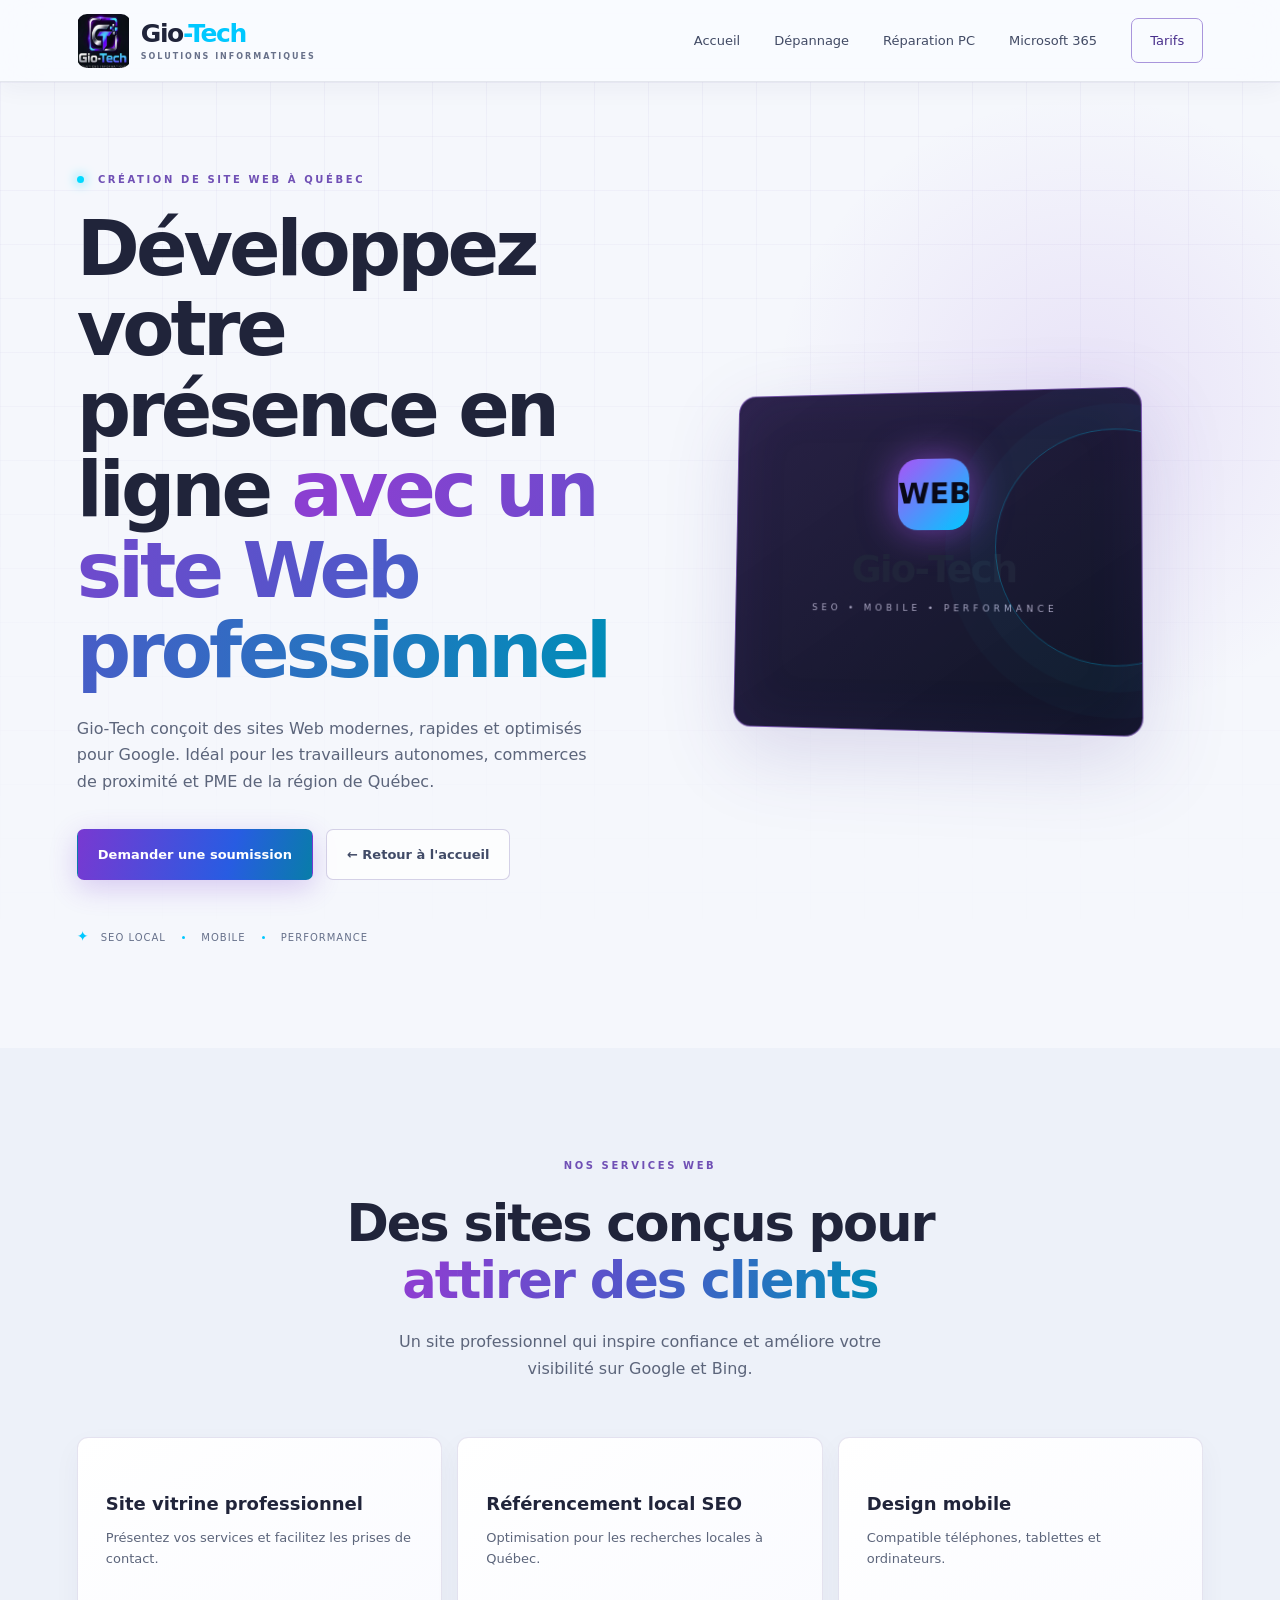
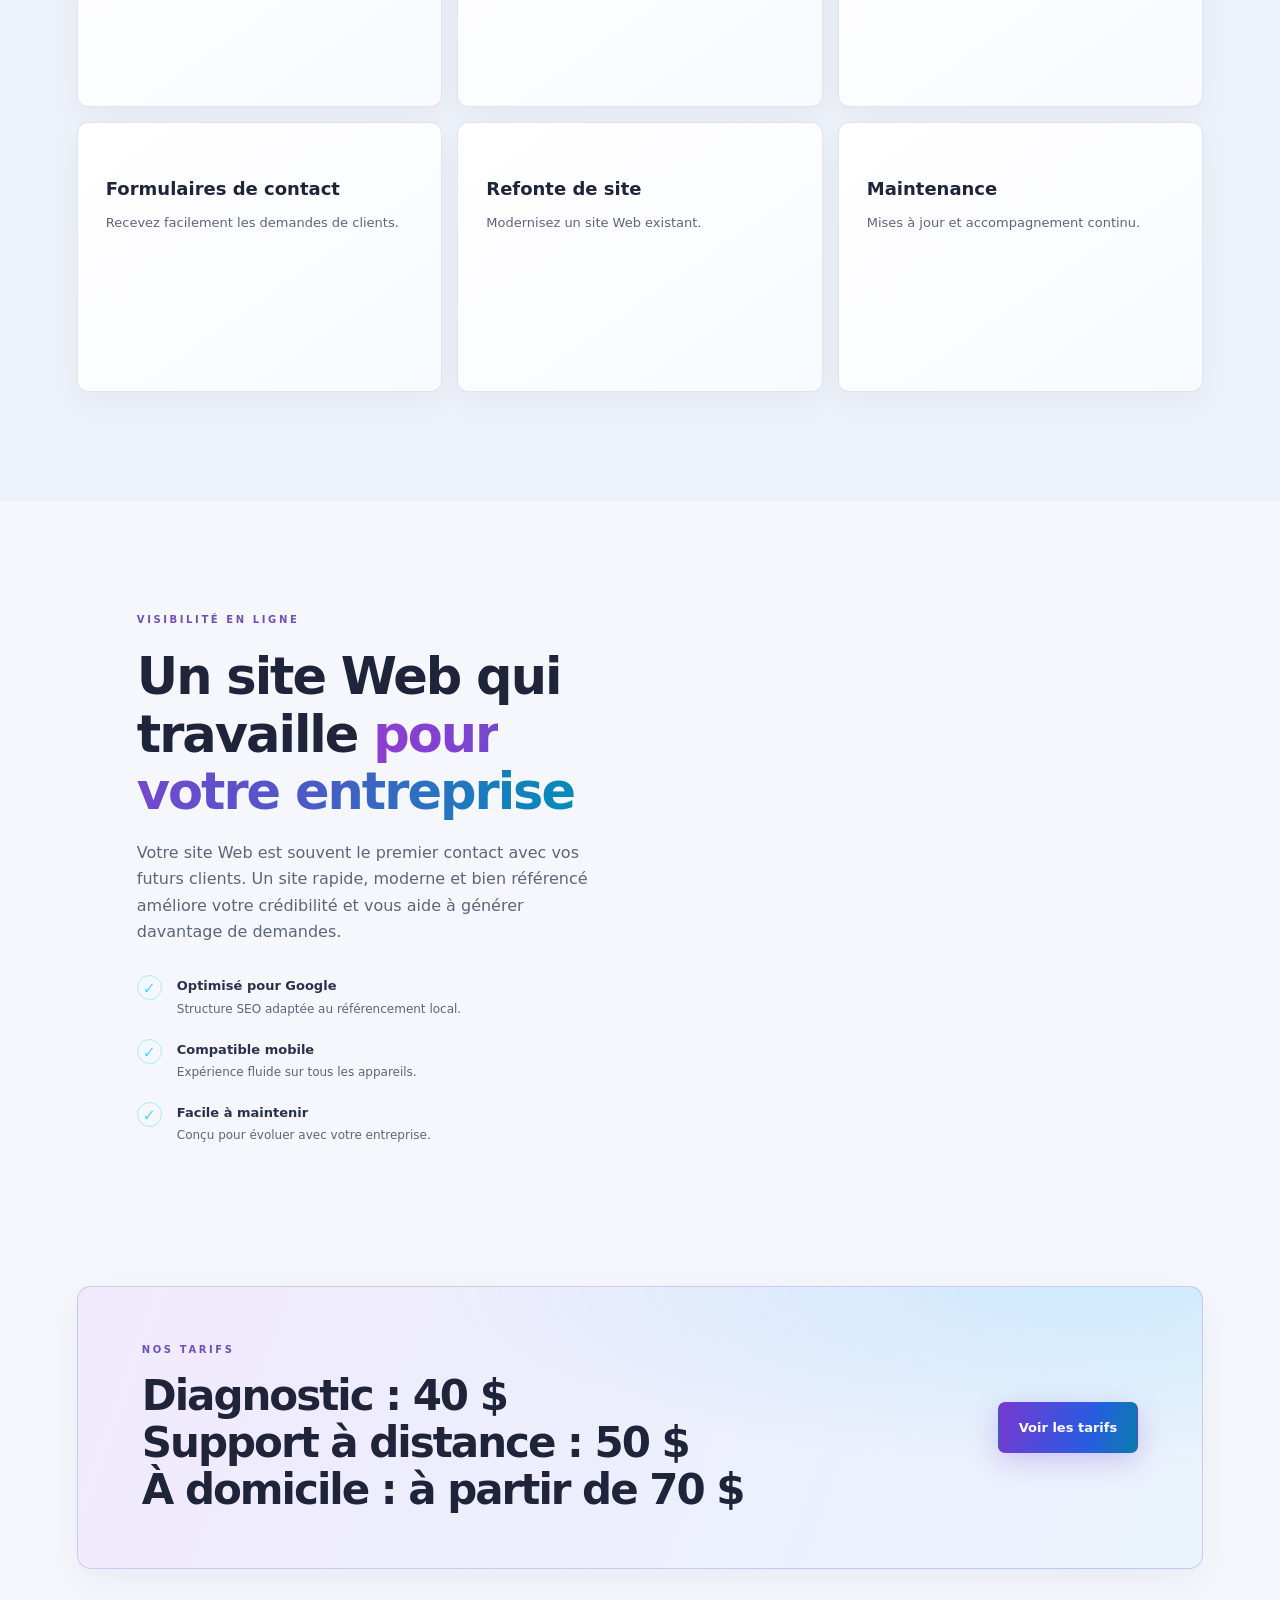
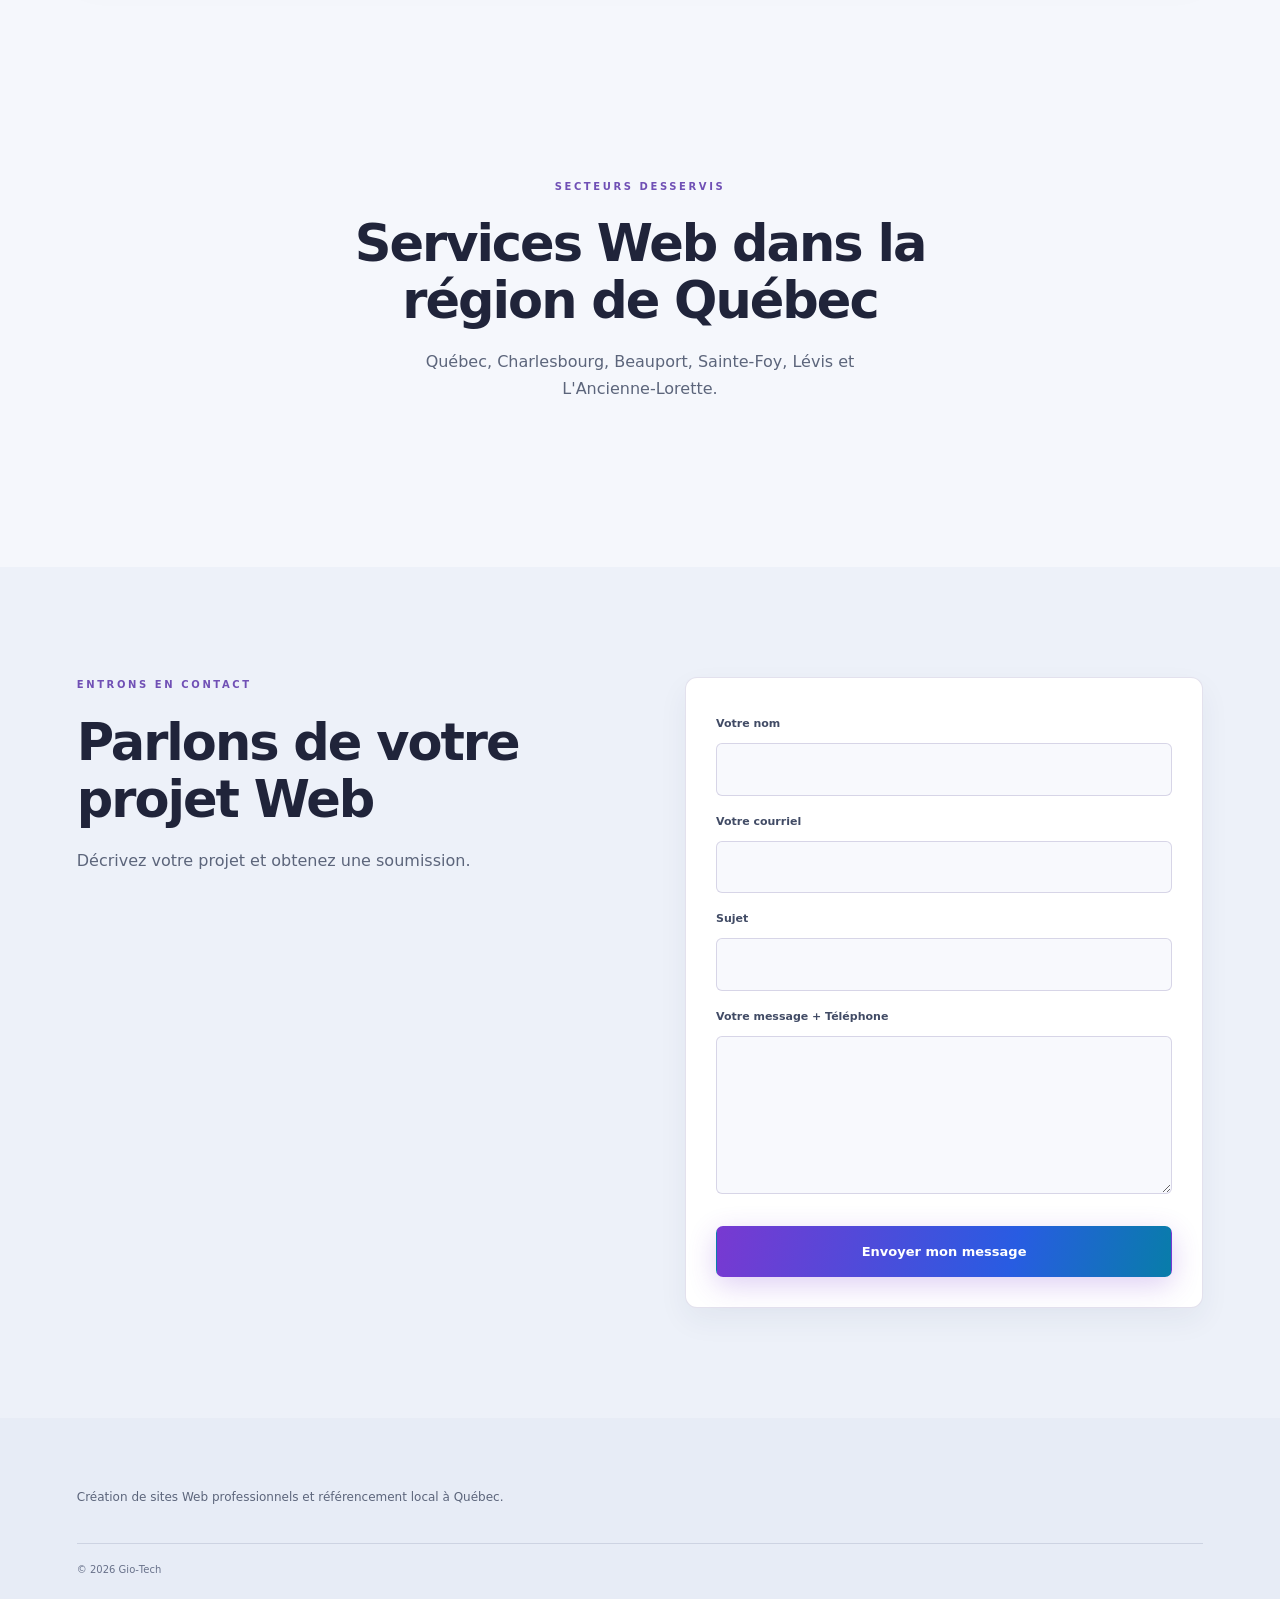
==== creation-site-web-quebec.html @ 29f293da "Create creation-site-web-quebec.html" ====
<!DOCTYPE html>
<html lang="fr-CA">
<head>
<meta charset="utf-8">
<meta name="viewport" content="width=device-width, initial-scale=1">
<title>Création de site Web à Québec | Sites professionnels | Gio‑Tech</title>
<meta name="description" content="Création de sites Web professionnels à Québec pour travailleurs autonomes, commerces et PME. Sites modernes, rapides, adaptés aux mobiles et optimisés pour Google.">
<meta name="robots" content="index, follow">
<meta name="geo.region" content="CA-QC">
<meta name="geo.placename" content="Québec">
<meta name="ICBM" content="46.8139,-71.2080">
<link rel="canonical" href="https://gio-tech.ca/creation-site-web-quebec.html">
<meta property="og:title" content="Création de site Web à Québec | Gio‑Tech">
<meta property="og:description" content="Sites Web professionnels et référencement local à Québec.">
<meta property="og:type" content="website">
<meta property="og:image" content="https://gio-tech.ca/assets/Open_Graph_logo.png">
<link rel="stylesheet" href="styles.css">
<link rel="icon" href="assets/favicon.svg">
<script src="https://challenges.cloudflare.com/turnstile/v0/api.js" async defer></script>
<script src="script.js" defer></script>
<script type="application/ld+json">
{
  "@context":"https://schema.org",
  "@type":"ProfessionalService",
  "name":"GIO-TECH",
  "url":"https://gio-tech.ca",
  "telephone":"+13679951981",
  "priceRange":"$",
  "address":{
    "@type":"PostalAddress",
    "addressLocality":"Québec",
    "addressRegion":"QC",
    "postalCode":"G1H",
    "addressCountry":"CA"
  },
  "areaServed":["Québec","Charlesbourg","Beauport","Sainte-Foy","Lévis","L'Ancienne-Lorette"]
}
</script>
</head>
<body>
<header class="site-header">
<a class="brand" href="index.html">
<img src="assets/gio-tech-logo.jpg" alt="Logo Gio-Tech" width="54" height="54">
<span>Gio<span class="accent">-Tech</span><small>SOLUTIONS INFORMATIQUES</small></span>
</a>
<button class="menu-toggle" type="button" aria-expanded="false" aria-controls="navigation"><span></span><span></span><span></span></button>
<nav id="navigation" class="navigation">
<a href="index.html">Accueil</a>
<a href="depannage-informatique-quebec.html">Dépannage</a>
<a href="reparation-ordinateur-quebec.html">Réparation PC</a>
<a href="microsoft-365-quebec.html">Microsoft 365</a>
<a href="tarifs.html" class="nav-cta">Tarifs</a>
</nav>
</header>
<main>
<section class="hero section">
<div class="hero-grid"></div>
<div class="hero-copy reveal">
<p class="eyebrow"><span class="pulse"></span> CRÉATION DE SITE WEB À QUÉBEC</p>
<h1>Développez votre présence en ligne <span class="gradient-text">avec un site Web professionnel</span></h1>
<p class="hero-lead">Gio‑Tech conçoit des sites Web modernes, rapides et optimisés pour Google. Idéal pour les travailleurs autonomes, commerces de proximité et PME de la région de Québec.</p>
<div class="hero-actions">
<a class="button primary" href="#contact">Demander une soumission</a>
<a class="button secondary" href="index.html">← Retour à l'accueil</a>
</div>
<div class="trust-line"><span class="trust-icon">✦</span> SEO Local <i></i> Mobile <i></i> Performance</div>
</div>
<div class="hero-visual reveal">
<div class="visual-card">
<div class="chip">WEB</div>
<div class="visual-title">Gio‑Tech</div>
<div class="visual-sub">SEO • MOBILE • PERFORMANCE</div>
</div>
</div>
</section>
<section class="services section">
<div class="section-heading">
<p class="eyebrow">NOS SERVICES WEB</p>
<h2>Des sites conçus pour <span class="gradient-text">attirer des clients</span></h2>
<p>Un site professionnel qui inspire confiance et améliore votre visibilité sur Google et Bing.</p>
</div>
<div class="service-grid">
<article class="service-card"><h3>Site vitrine professionnel</h3><p>Présentez vos services et facilitez les prises de contact.</p></article>
<article class="service-card"><h3>Référencement local SEO</h3><p>Optimisation pour les recherches locales à Québec.</p></article>
<article class="service-card"><h3>Design mobile</h3><p>Compatible téléphones, tablettes et ordinateurs.</p></article>
<article class="service-card"><h3>Formulaires de contact</h3><p>Recevez facilement les demandes de clients.</p></article>
<article class="service-card"><h3>Refonte de site</h3><p>Modernisez un site Web existant.</p></article>
<article class="service-card"><h3>Maintenance</h3><p>Mises à jour et accompagnement continu.</p></article>
</div>
</section>
<section class="approach section">
<div class="approach-copy reveal">
<p class="eyebrow">VISIBILITÉ EN LIGNE</p>
<h2>Un site Web qui travaille <span class="gradient-text">pour votre entreprise</span></h2>
<p>Votre site Web est souvent le premier contact avec vos futurs clients. Un site rapide, moderne et bien référencé améliore votre crédibilité et vous aide à générer davantage de demandes.</p>
<ul class="benefits">
<li><span>✓</span><div><b>Optimisé pour Google</b><small>Structure SEO adaptée au référencement local.</small></div></li>
<li><span>✓</span><div><b>Compatible mobile</b><small>Expérience fluide sur tous les appareils.</small></div></li>
<li><span>✓</span><div><b>Facile à maintenir</b><small>Conçu pour évoluer avec votre entreprise.</small></div></li>
</ul>
</div>
</section>
<section class="cta-band section reveal">
<div><p class="eyebrow">NOS TARIFS</p><h2>Diagnostic : 40 $<br>Support à distance : 50 $<br>À domicile : à partir de 70 $</h2></div>
<a class="button primary" href="tarifs.html">Voir les tarifs</a>
</section>
<section class="section">
<div class="section-heading">
<p class="eyebrow">SECTEURS DESSERVIS</p>
<h2>Services Web dans la région de Québec</h2>
<p>Québec, Charlesbourg, Beauport, Sainte‑Foy, Lévis et L'Ancienne‑Lorette.</p>
</div>
</section>
<section class="contact section" id="contact">
<div class="contact-intro">
<p class="eyebrow">ENTRONS EN CONTACT</p>
<h2>Parlons de votre projet Web</h2>
<p>Décrivez votre projet et obtenez une soumission.</p>
</div>
<form class="contact-form" action="https://formspree.io/f/xzeekkzw" method="POST">
<label for="name">Votre nom</label><input id="name" name="name" required>
<label for="email">Votre courriel</label><input id="email" name="email" type="email" required>
<label for="subject">Sujet</label><input id="subject" name="subject" required>
<label for="message">Votre message + Téléphone</label><textarea id="message" name="message" rows="5" required></textarea>
<div class="honeypot" aria-hidden="true"><input type="text" name="_gotcha"></div>
<div class="cf-turnstile" data-sitekey="0x4AAAAAAFy3pLSmN16VrvKZ"></div>
<button class="button primary submit-button" type="submit">Envoyer mon message</button>
</form>
</section>
</main>
<footer class="footer">
<p>Création de sites Web professionnels et référencement local à Québec.</p>
<div class="footer-bottom"><span>© <span id="year"></span> Gio‑Tech</span></div>
</footer>
</body>
</html>
---- styles.css ----
:root{--bg:#090817;--panel:#111027;--panel2:#171431;--text:#f7f5ff;--muted:#b2aec9;--purple:#a855f7;--blue:#00c8ff;--line:rgba(173,135,255,.2);--max:1160px}
*{box-sizing:border-box}html{scroll-behavior:smooth;scroll-padding-top:90px}body{margin:0;background:var(--bg);color:var(--text);font-family:Inter,ui-sans-serif,system-ui,-apple-system,"Segoe UI",sans-serif;line-height:1.65;overflow-x:hidden}a{color:inherit;text-decoration:none}button,input,textarea{font:inherit}.skip-link{position:absolute;left:-999px;top:10px;background:white;color:black;padding:10px;z-index:100}.skip-link:focus{left:10px}.accent{color:var(--blue)}.gradient-text{background:linear-gradient(100deg,#c084fc 5%,#7c6cff 48%,#00d5ff 100%);-webkit-background-clip:text;background-clip:text;color:transparent}.section{padding:110px max(6vw,24px)}.site-header{height:82px;padding:0 max(6vw,24px);display:flex;align-items:center;justify-content:space-between;position:sticky;top:0;z-index:20;background:rgba(9,8,23,.86);backdrop-filter:blur(18px);border-bottom:1px solid rgba(255,255,255,.06)}.brand{display:flex;align-items:center;gap:10px;font-size:25px;font-weight:850;letter-spacing:-1.4px;line-height:1}.brand img{object-fit:contain;border-radius:10px}.brand small{display:block;font-size:8px;letter-spacing:2px;color:#aaa5c2;font-weight:600;margin-top:7px}.navigation{display:flex;align-items:center;gap:34px;color:#d1cde1;font-size:13px}.navigation a:hover,.text-link:hover{color:var(--blue)}.nav-cta{padding:11px 18px;border:1px solid #7850bd;border-radius:7px;color:white}.menu-toggle{display:none;background:none;border:0;color:white}.hero{min-height:690px;position:relative;display:grid;grid-template-columns:1fr 1fr;align-items:center;gap:45px;padding-top:90px;padding-bottom:100px;overflow:hidden}.hero:before{content:"";position:absolute;width:650px;height:650px;right:-130px;top:0;background:radial-gradient(circle,rgba(111,39,203,.2),transparent 68%);pointer-events:none}.hero-grid{position:absolute;inset:0;background-image:linear-gradient(rgba(153,118,255,.035) 1px,transparent 1px),linear-gradient(90deg,rgba(153,118,255,.035) 1px,transparent 1px);background-size:54px 54px;mask-image:linear-gradient(to bottom,black,transparent 90%);pointer-events:none}.hero-copy,.hero-visual{position:relative;z-index:1}.eyebrow{font-size:10px;letter-spacing:2.6px;color:#bda0f8;font-weight:800;margin:0 0 20px}.pulse{display:inline-block;width:7px;height:7px;background:#00d9ff;border-radius:50%;margin-right:8px;box-shadow:0 0 12px #00d9ff}.hero h1{font-size:clamp(44px,6vw,76px);line-height:1.06;letter-spacing:-4px;margin:0 0 24px}.hero-lead,.section-heading>p:last-child,.approach-copy>p:not(.eyebrow),.contact-intro>p:not(.eyebrow){color:var(--muted);max-width:510px;font-size:16px}.hero-actions{display:flex;gap:13px;flex-wrap:wrap;margin-top:34px}.button{display:inline-flex;align-items:center;justify-content:center;gap:18px;padding:14px 20px;border-radius:7px;font-weight:750;font-size:13px;border:1px solid transparent;transition:transform .2s,box-shadow .2s}.button:hover{transform:translateY(-3px)}.primary{background:linear-gradient(105deg,#7839d1,#285ce2 65%,#087da9);box-shadow:0 8px 28px rgba(115,55,211,.24);color:white}.primary:hover{box-shadow:0 10px 35px rgba(0,200,255,.25)}.secondary{border-color:var(--line);color:#ddd8ee}.trust-line{margin-top:45px;color:#a7a1bd;font-size:10px;letter-spacing:1px;text-transform:uppercase}.trust-line i{display:inline-block;height:3px;width:3px;border-radius:50%;background:var(--blue);margin:0 12px 2px}.trust-icon{color:var(--blue);font-size:14px;margin-right:7px}.hero-visual{min-height:410px;display:grid;place-items:center}.visual-card{width:min(100%,410px);height:340px;border:1px solid rgba(180,125,255,.55);border-radius:18px;background:linear-gradient(145deg,rgba(30,22,61,.95),rgba(7,12,29,.97));box-shadow:0 25px 80px rgba(85,37,169,.3),inset 0 0 55px rgba(91,48,167,.12);transform:perspective(900px) rotateY(-8deg) rotateX(3deg);padding:25px;position:relative;overflow:hidden}.visual-card:after{content:"";position:absolute;width:230px;height:230px;border:1px solid rgba(0,205,255,.3);border-radius:50%;right:-90px;top:40px;box-shadow:0 0 0 25px rgba(0,205,255,.025),0 0 0 50px rgba(0,205,255,.02)}.visual-top,.visual-footer{font-size:9px;letter-spacing:1.8px;color:#aaa6c2;display:flex;justify-content:space-between}.status-dot{display:inline-block;width:6px;height:6px;background:#3bf3c1;border-radius:50%;margin-right:6px}.chip{margin:42px auto 8px;width:72px;height:72px;border-radius:20px;display:grid;place-items:center;font-size:29px;font-weight:900;background:linear-gradient(135deg,#a855f7,#00c8ff);color:#090817;box-shadow:0 0 38px rgba(168,85,247,.6);animation:chipglow 3s ease-in-out infinite}.visual-title{text-align:center;font-size:38px;font-weight:900;letter-spacing:-2px}.visual-sub{text-align:center;color:#aaa6c2;font-size:9px;letter-spacing:4px}.visual-bars{display:flex;gap:7px;justify-content:center;align-items:end;height:35px;margin-top:20px}.visual-bars span{width:5px;border-radius:4px;background:linear-gradient(#00d9ff,#853ff0);animation:equalize 1.2s ease-in-out infinite alternate}.visual-bars span:nth-child(1),.visual-bars span:nth-child(7){height:14px}.visual-bars span:nth-child(2),.visual-bars span:nth-child(6){height:25px;animation-delay:.2s}.visual-bars span:nth-child(3),.visual-bars span:nth-child(5){height:19px;animation-delay:.4s}.visual-bars span:nth-child(4){height:31px;animation-delay:.1s}.visual-footer{margin-top:25px}.orb{position:absolute;border-radius:50%;filter:blur(1px);border:1px solid rgba(0,205,255,.3)}.orb-one{width:370px;height:370px;animation:orbit 18s linear infinite}.orb-two{width:440px;height:440px;border-color:rgba(168,85,247,.22);animation:orbit 24s linear infinite reverse}.float-tag{position:absolute;background:rgba(21,17,45,.9);border:1px solid var(--line);border-radius:7px;padding:10px 14px;font-size:10px;color:#e7e0ff;box-shadow:0 10px 30px #05040d}.tag-one{top:65px;left:-10px}.tag-two{bottom:55px;right:-10px}.scroll-cue{position:absolute;bottom:35px;left:max(6vw,24px);font-size:9px;letter-spacing:2px;color:#89839f}.scroll-cue span{color:var(--blue);margin-left:12px;font-size:16px}.services{background:#0d0b1c}.section-heading{max-width:650px;margin:0 auto 55px;text-align:center}.section-heading h2,.approach h2,.contact h2,.cta-band h2{font-size:clamp(34px,4vw,51px);line-height:1.12;letter-spacing:-2px;margin:0 0 20px}.section-heading>p:last-child{margin:0 auto}.service-grid{max-width:var(--max);margin:auto;display:grid;grid-template-columns:repeat(3,1fr);gap:15px}.service-card{position:relative;min-height:270px;padding:28px;background:linear-gradient(145deg,#15122c,#100e20);border:1px solid rgba(166,130,255,.13);border-radius:11px;transition:transform .25s,border-color .25s,background .25s}.service-card:hover{transform:translateY(-6px);border-color:rgba(0,205,255,.5);background:linear-gradient(145deg,#1c1640,#100e20)}.service-icon{font-size:25px;color:#b978ff;width:48px;height:48px;display:grid;place-items:center;border-radius:10px;background:rgba(147,73,230,.13);border:1px solid rgba(168,85,247,.22)}.card-number{position:absolute;right:27px;top:27px;color:#6e668a;font-size:10px;letter-spacing:2px}.service-card h3{font-size:18px;margin:23px 0 8px}.service-card p{font-size:13px;color:var(--muted);min-height:65px;margin:0 0 20px}.service-card>a{font-size:11px;color:#c6a2ff;font-weight:700}.service-card>a b{color:var(--blue);margin-left:8px}.service-feature{grid-column:2}.approach{display:grid;grid-template-columns:1fr 1fr;gap:80px;align-items:center;max-width:var(--max);margin:auto}.approach-art{min-height:420px;display:grid;place-items:center;position:relative;background:radial-gradient(circle,rgba(104,51,180,.2),transparent 65%)}.rings{width:300px;height:300px;position:relative;display:grid;place-items:center}.rings span{position:absolute;border:1px solid rgba(168,85,247,.5);border-radius:50%;inset:0;animation:orbit 18s linear infinite}.rings span:nth-child(2){inset:25px;border-color:rgba(0,200,255,.45);animation-direction:reverse;animation-duration:14s}.rings span:nth-child(3){inset:50px;border-style:dashed;animation-duration:22s}.ring-core{width:115px;height:115px;border-radius:30px;display:grid;place-items:center;font-size:38px;font-weight:950;background:linear-gradient(135deg,#8b40e8,#087fc1);box-shadow:0 0 65px rgba(137,65,238,.5);transform:rotate(-8deg)}.art-caption{position:absolute;bottom:30px;font-size:9px;letter-spacing:3px;color:#aaa2c3}.approach-copy>p:not(.eyebrow){margin-bottom:27px}.benefits{list-style:none;padding:0;margin:30px 0}.benefits li{display:flex;gap:15px;margin:19px 0}.benefits li>span{color:#54d9ff;border:1px solid rgba(0,200,255,.3);border-radius:50%;width:25px;height:25px;display:grid;place-items:center;flex:none}.benefits b,.benefits small{display:block}.benefits b{font-size:13px}.benefits small{color:var(--muted);font-size:12px;margin-top:3px}.text-link{font-size:13px;color:#d3b2ff;font-weight:750}.text-link span{color:var(--blue);margin-left:12px}.cta-band{margin:0 max(6vw,24px) 100px;padding:55px max(5vw,25px);border:1px solid rgba(161,105,255,.3);border-radius:14px;background:radial-gradient(ellipse at 90% 0%,rgba(0,178,255,.17),transparent 45%),linear-gradient(110deg,#19112f,#10152c);display:flex;align-items:center;justify-content:space-between;gap:30px}.cta-band h2{font-size:clamp(27px,3.5vw,42px);margin:0}.cta-band .eyebrow{margin-bottom:13px}.contact{display:grid;grid-template-columns:1fr 1fr;gap:90px;background:#0d0b1c}.contact-intro>p:not(.eyebrow){max-width:430px}.contact-details{margin-top:38px;display:grid;gap:22px}.contact-details>a{display:flex;align-items:center;gap:15px}.detail-icon{width:43px;height:43px;border:1px solid var(--line);border-radius:10px;display:grid;place-items:center;color:#bd8bff;font-size:18px}.contact-details small,.contact-details b{display:block}.contact-details small{font-size:9px;letter-spacing:2px;color:#8e87a8}.contact-details b{font-size:14px;font-weight:650}.contact-form{padding:30px;background:#15122a;border:1px solid var(--line);border-radius:12px;display:grid;gap:10px}.contact-form label{font-size:11px;color:#d5cfe7;font-weight:650;margin-top:7px}.contact-form input,.contact-form textarea{width:100%;background:#0d0b1c;border:1px solid rgba(173,135,255,.22);border-radius:6px;color:white;padding:12px;outline:none;resize:vertical}.contact-form input:focus,.contact-form textarea:focus{border-color:#8d5be8;box-shadow:0 0 0 3px rgba(141,91,232,.13)}.submit-button{margin-top:12px;cursor:pointer}.form-note{font-size:10px;color:#9992b1;margin:0}.footer{padding:50px max(6vw,24px) 20px;background:#080714}.footer-brand{width:max-content}.footer>p{font-size:12px;color:#918ba7;margin:20px 0 35px}.footer-bottom{padding-top:18px;border-top:1px solid rgba(255,255,255,.08);display:flex;justify-content:space-between;color:#827c98;font-size:10px}.footer-bottom a:hover{color:var(--blue)}.intro{position:fixed;inset:0;z-index:100;background:#080714;display:flex;flex-direction:column;align-items:center;justify-content:center;gap:22px;transition:opacity .7s ease,visibility .7s ease}.intro.done{opacity:0;visibility:hidden;pointer-events:none}.intro-mark{width:190px;height:190px;border-radius:30px;overflow:hidden;animation:logoReveal 1.5s cubic-bezier(.2,.8,.2,1) both;box-shadow:0 0 70px rgba(139,64,232,.35)}.intro-mark img{width:100%;height:100%;object-fit:cover}.intro p{font-size:11px;letter-spacing:3px;color:#c8b4f4;opacity:0;animation:fadeUp .7s 1s forwards}.intro-line{width:130px;height:2px;background:linear-gradient(90deg,#9b4cf4,#00d5ff);transform:scaleX(0);transform-origin:left;animation:lineGrow .7s .5s forwards}.reveal{opacity:0;transform:translateY(24px);transition:opacity .8s ease,transform .8s ease}.reveal.visible{opacity:1;transform:translateY(0)}@keyframes logoReveal{0%{opacity:0;transform:scale(.35) rotate(-20deg);filter:blur(12px)}65%{opacity:1;transform:scale(1.08) rotate(3deg);filter:blur(0)}100%{transform:scale(1) rotate(0)}}@keyframes fadeUp{to{opacity:1}}@keyframes lineGrow{to{transform:scaleX(1)}}@keyframes chipglow{50%{box-shadow:0 0 55px rgba(0,200,255,.7);transform:scale(1.04)}}@keyframes equalize{to{transform:scaleY(.45);opacity:.65}}@keyframes orbit{to{transform:rotate(360deg)}}@media(max-width:900px){.section{padding:85px 6vw}.hero{grid-template-columns:1fr;gap:10px;padding-top:75px}.hero-copy{max-width:680px}.hero-visual{min-height:390px}.service-grid{grid-template-columns:repeat(2,1fr)}.service-feature{grid-column:auto}.approach{gap:35px}.contact{gap:40px}.cta-band{margin-bottom:75px}}@media(max-width:650px){.site-header{height:72px}.brand{font-size:22px}.brand img{width:46px;height:46px}.menu-toggle{display:grid;gap:5px;padding:10px}.menu-toggle span{display:block;width:23px;height:2px;background:#eee;border-radius:3px}.navigation{display:none;position:absolute;top:71px;left:0;right:0;padding:22px 6vw 25px;background:#100e22;border-bottom:1px solid var(--line);flex-direction:column;align-items:stretch;gap:18px}.navigation.open{display:flex}.navigation a{padding:7px}.navigation .nav-cta{text-align:center}.hero{min-height:auto;padding-top:70px;padding-bottom:95px}.hero h1{font-size:clamp(43px,12vw,62px);letter-spacing:-2.8px}.hero-lead{font-size:14px}.hero-visual{min-height:350px}.visual-card{height:300px;padding:20px;max-width:340px}.chip{margin-top:28px;width:60px;height:60px}.visual-title{font-size:32px}.float-tag{font-size:9px;padding:8px}.tag-one{left:0;top:40px}.tag-two{right:0;bottom:40px}.trust-line{font-size:8px}.section{padding:75px 6vw}.section-heading{margin-bottom:35px}.service-grid{grid-template-columns:1fr}.service-card{min-height:235px}.service-card p{min-height:auto}.approach{grid-template-columns:1fr;gap:30px}.approach-art{min-height:330px}.rings{width:245px;height:245px}.ring-core{width:95px;height:95px}.art-caption{bottom:5px}.cta-band{margin:0 6vw 65px;padding:32px 25px;align-items:flex-start;flex-direction:column}.contact{grid-template-columns:1fr;gap:35px}.contact-form{padding:22px}.footer-bottom{gap:15px;flex-wrap:wrap}}@media(prefers-reduced-motion:reduce){*,*::before,*::after{scroll-behavior:auto!important;animation-duration:.01ms!important;animation-iteration-count:1!important;transition-duration:.01ms!important}.intro{display:none}.reveal{opacity:1;transform:none}}

/* Thème plus lumineux : fond clair, cartes blanches et accents Gio-Tech */
:root{--bg:#f5f7fc;--panel:#ffffff;--panel2:#edf1fa;--text:#20243a;--muted:#5c657b;--line:rgba(91,75,160,.18)}
body{background:var(--bg);color:var(--text)}
.site-header{background:rgba(250,251,255,.9);border-bottom:1px solid rgba(72,83,120,.13);box-shadow:0 5px 24px rgba(38,48,84,.05)}
.brand small{color:#68718a}
.navigation{color:#424b65}
.nav-cta{color:#49308c;border-color:#a995dc}
.menu-toggle{color:#29314b}
.menu-toggle span{background:#34405e}
.eyebrow{color:#7050b5}
.gradient-text{background:linear-gradient(100deg,#8b3fd1 5%,#5256c9 48%,#008db8 100%);-webkit-background-clip:text;background-clip:text;color:transparent}
.hero:before{background:radial-gradient(circle,rgba(139,79,214,.13),transparent 68%)}
.hero-grid{background-image:linear-gradient(rgba(113,91,180,.055) 1px,transparent 1px),linear-gradient(90deg,rgba(113,91,180,.055) 1px,transparent 1px)}
.hero-lead,.section-heading>p:last-child,.approach-copy>p:not(.eyebrow),.contact-intro>p:not(.eyebrow){color:var(--muted)}
.secondary{border-color:rgba(91,75,160,.25);color:#414b67;background:rgba(255,255,255,.72)}
.trust-line{color:#66708a}
.honeypot {position: absolute;left: -9999px; }
.visual-card{box-shadow:0 25px 80px rgba(85,67,155,.17),inset 0 0 55px rgba(91,48,167,.12)}
.float-tag{background:rgba(255,255,255,.96);color:#3e4661;box-shadow:0 10px 30px rgba(38,48,84,.12)}
.scroll-cue{color:#68718a}
.services,.contact{background:#edf1f9}
.service-card{background:linear-gradient(145deg,#fff,#f9faff);border:1px solid rgba(103,91,157,.16);box-shadow:0 10px 28px rgba(41,52,91,.045)}
.service-card:hover{background:linear-gradient(145deg,#fff,#f1f4ff);box-shadow:0 16px 34px rgba(41,52,91,.09)}
.card-number{color:#9299ad}
.service-card p{color:#5c657b}
.service-card>a{color:#6544a7}
.approach-art{background:radial-gradient(circle,rgba(115,82,193,.12),transparent 65%)}
.art-caption{color:#68718a}
.benefits b{color:#29314b}
.benefits small{color:#5c657b}
.text-link{color:#6544a7}
.cta-band{border-color:rgba(122,91,190,.25);background:radial-gradient(ellipse at 90% 0%,rgba(0,178,255,.12),transparent 45%),linear-gradient(110deg,#f0eafd,#eaf3fc);box-shadow:0 12px 35px rgba(41,52,91,.06)}
.contact-form{background:#fff;border:1px solid rgba(103,91,157,.18);box-shadow:0 12px 30px rgba(41,52,91,.06)}
.contact-form label{color:#414b65}
.contact-form input,.contact-form textarea{background:#f8f9fd;border:1px solid rgba(103,91,157,.23);color:#20243a}
.contact-form input:focus,.contact-form textarea:focus{border-color:#8060c5;box-shadow:0 0 0 3px rgba(128,96,197,.12)}
.form-note{color:#68718a}
.contact-details small{color:#727c94}
.contact-details b{color:#29314b}
.detail-icon{color:#704db5}
.footer{background:#e7ecf6}
.footer>p{color:#5c657b}
.footer-bottom{border-top:1px solid rgba(72,83,120,.16);color:#68718a}
.intro{background:linear-gradient(145deg,#f8f9ff,#e9eef9)}
.intro p{color:#65519a}
@media(max-width:650px){.navigation{background:#f8f9ff;border-bottom:1px solid rgba(91,75,160,.18)}}
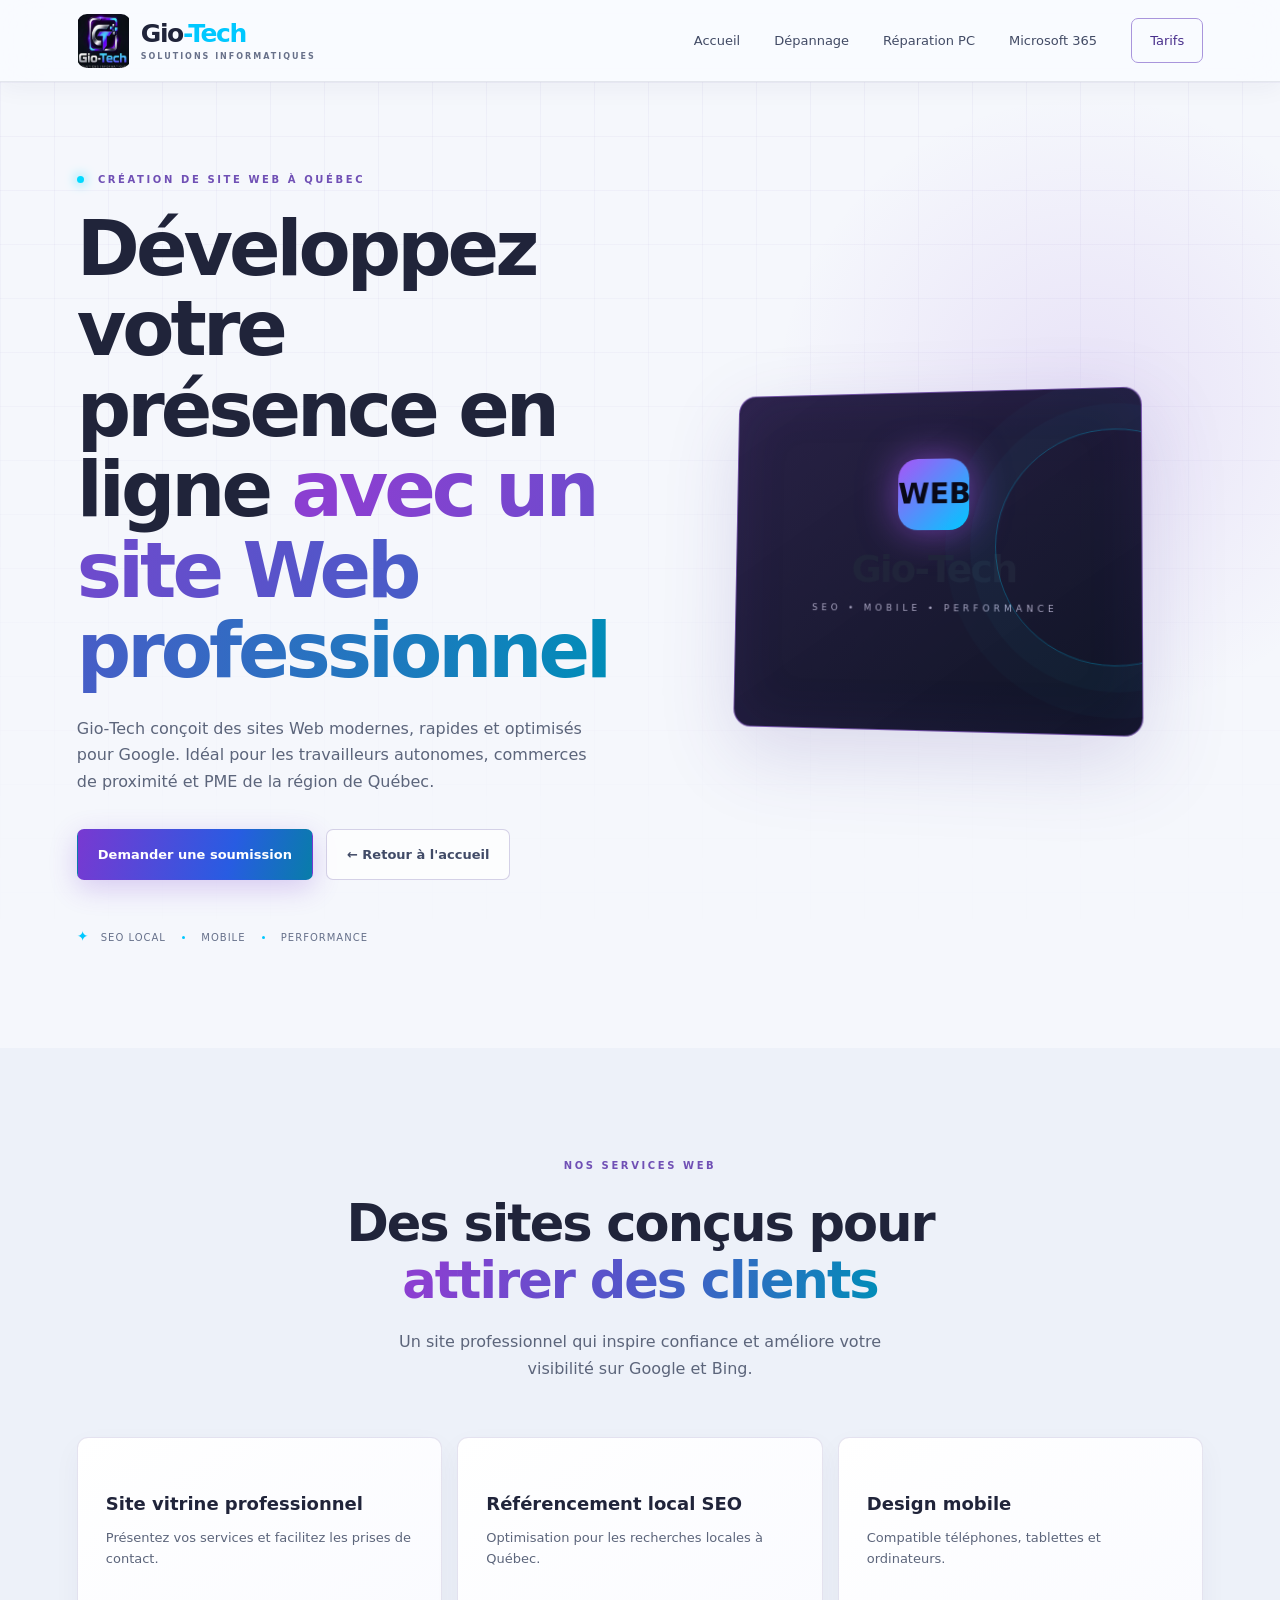
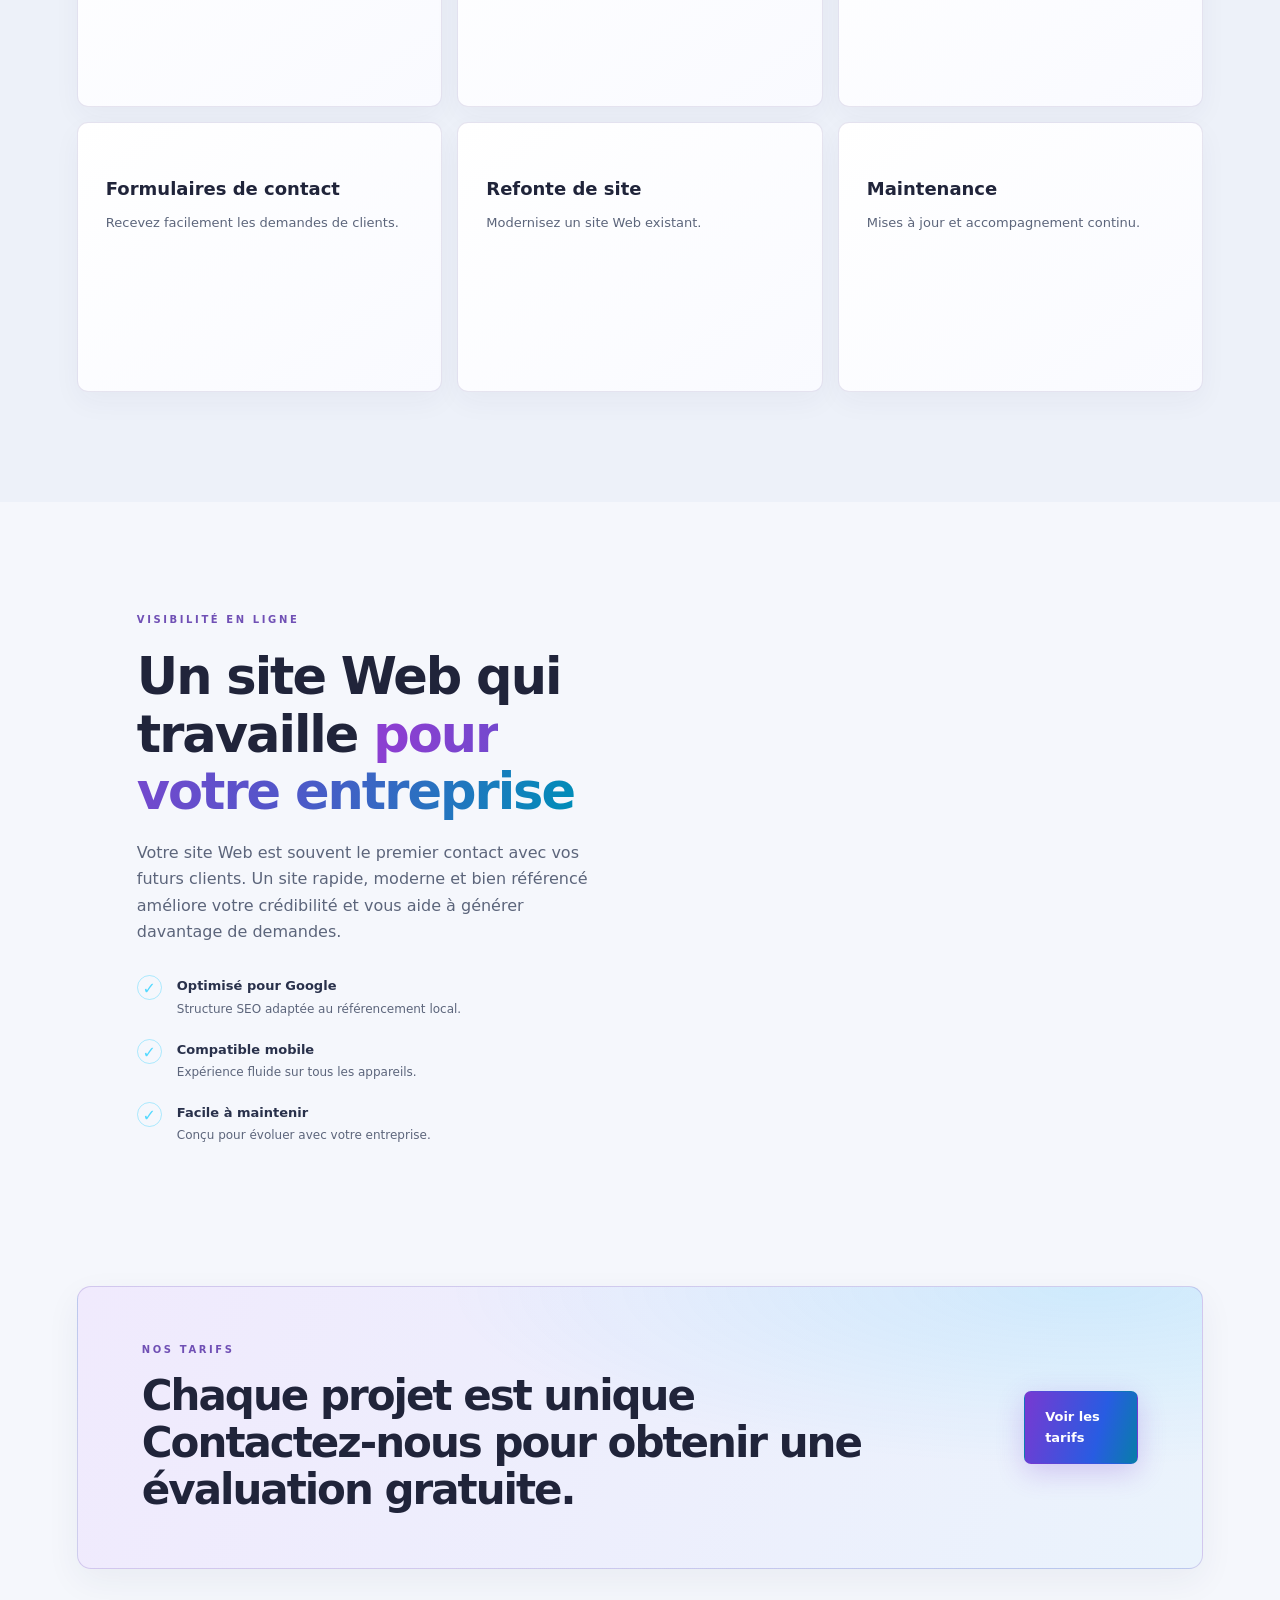
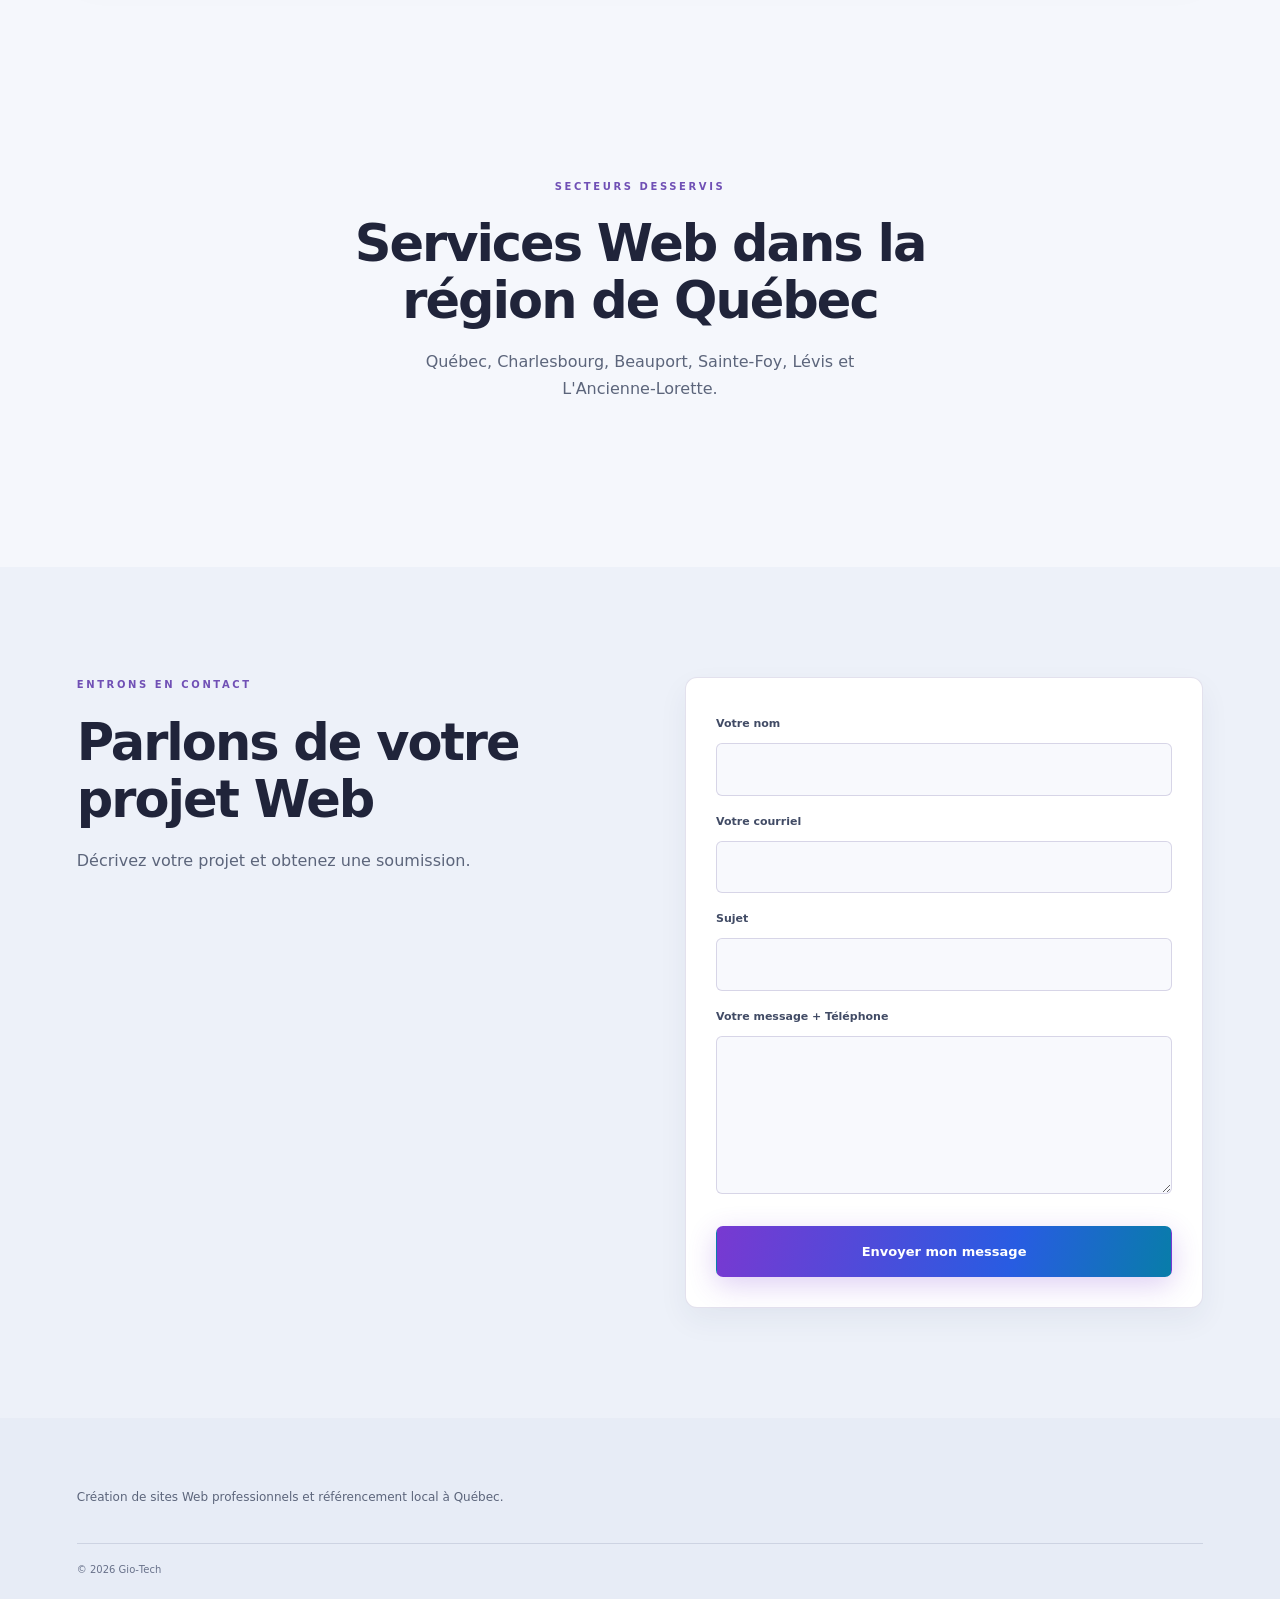
==== commit b842e8b7: "Update creation-site-web-quebec.html" ====
--- a/creation-site-web-quebec.html
+++ b/creation-site-web-quebec.html
@@ -101,7 +101,7 @@
 </div>
 </section>
 <section class="cta-band section reveal">
-<div><p class="eyebrow">NOS TARIFS</p><h2>Diagnostic : 40 $<br>Support à distance : 50 $<br>À domicile : à partir de 70 $</h2></div>
+<div><p class="eyebrow">NOS TARIFS</p><h2> Chaque projet est unique <br>Contactez-nous pour obtenir une évaluation gratuite.</h2></div>
 <a class="button primary" href="tarifs.html">Voir les tarifs</a>
 </section>
 <section class="section">
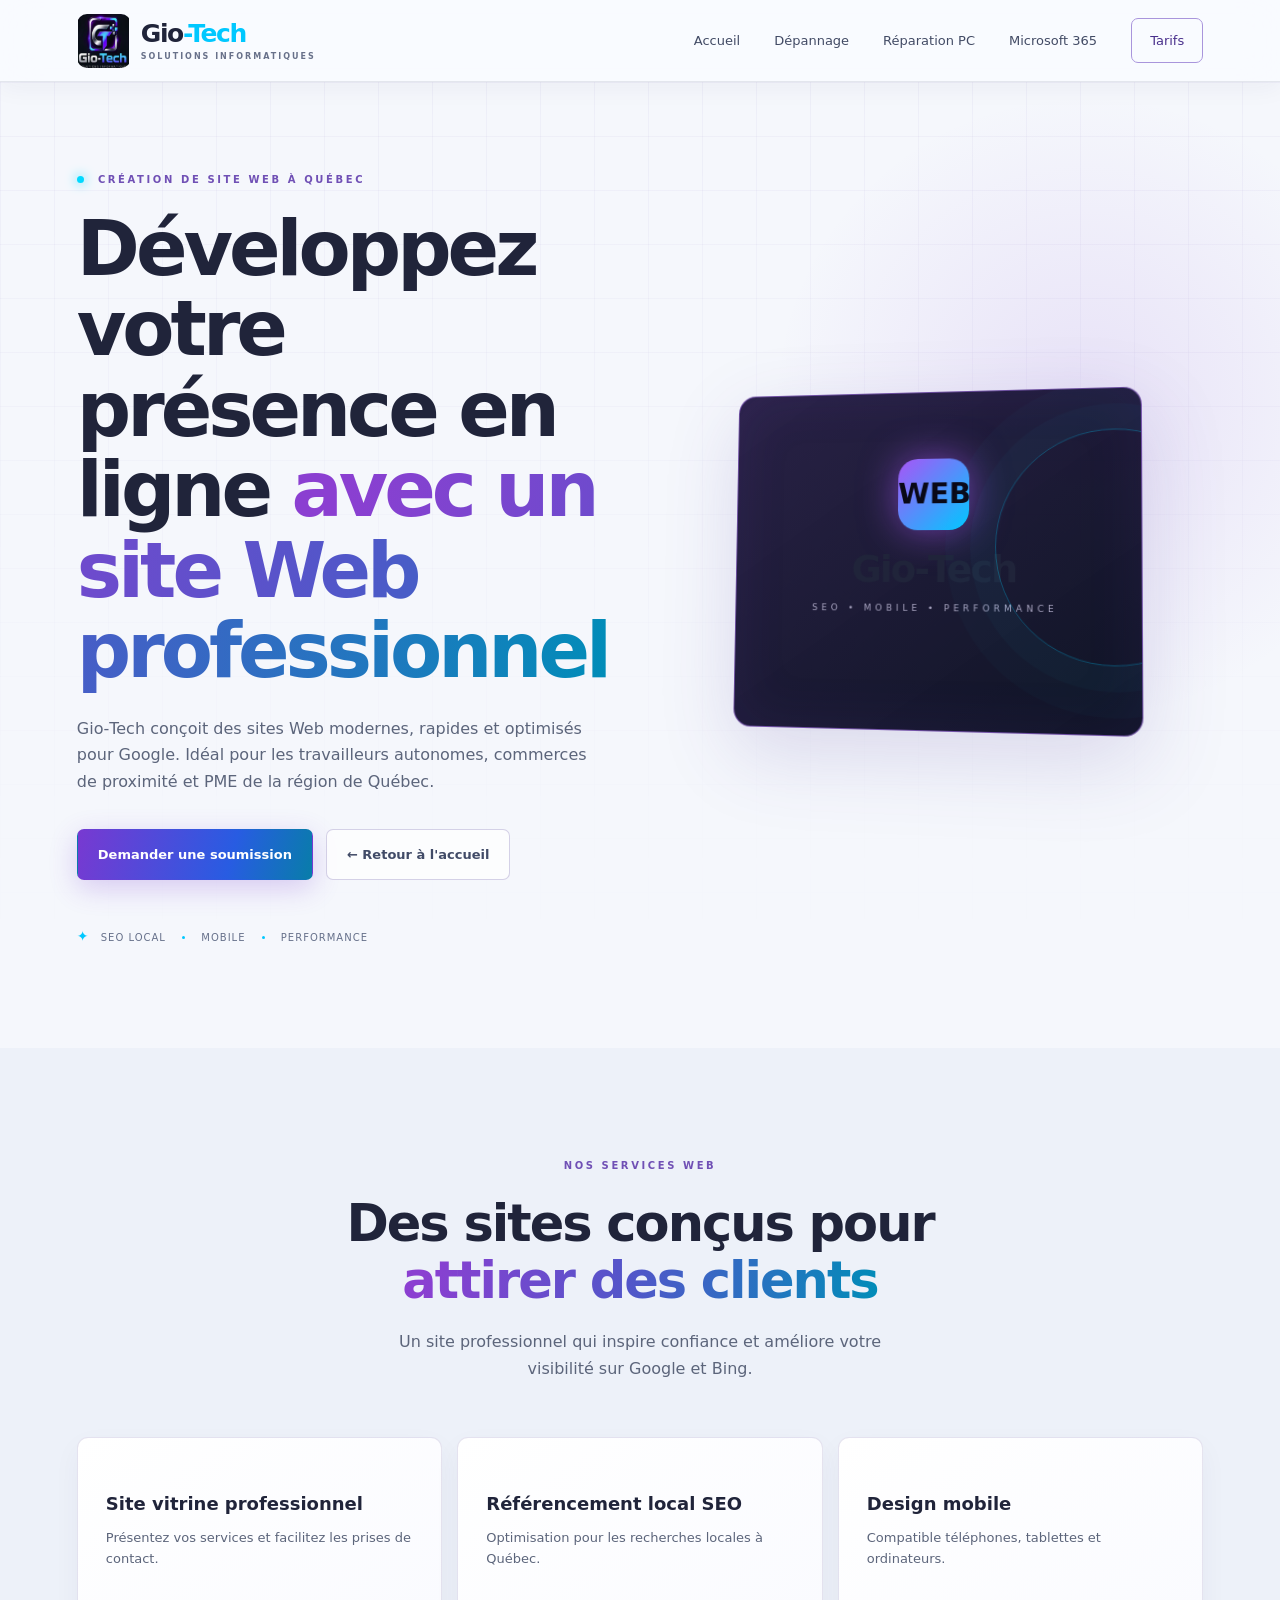
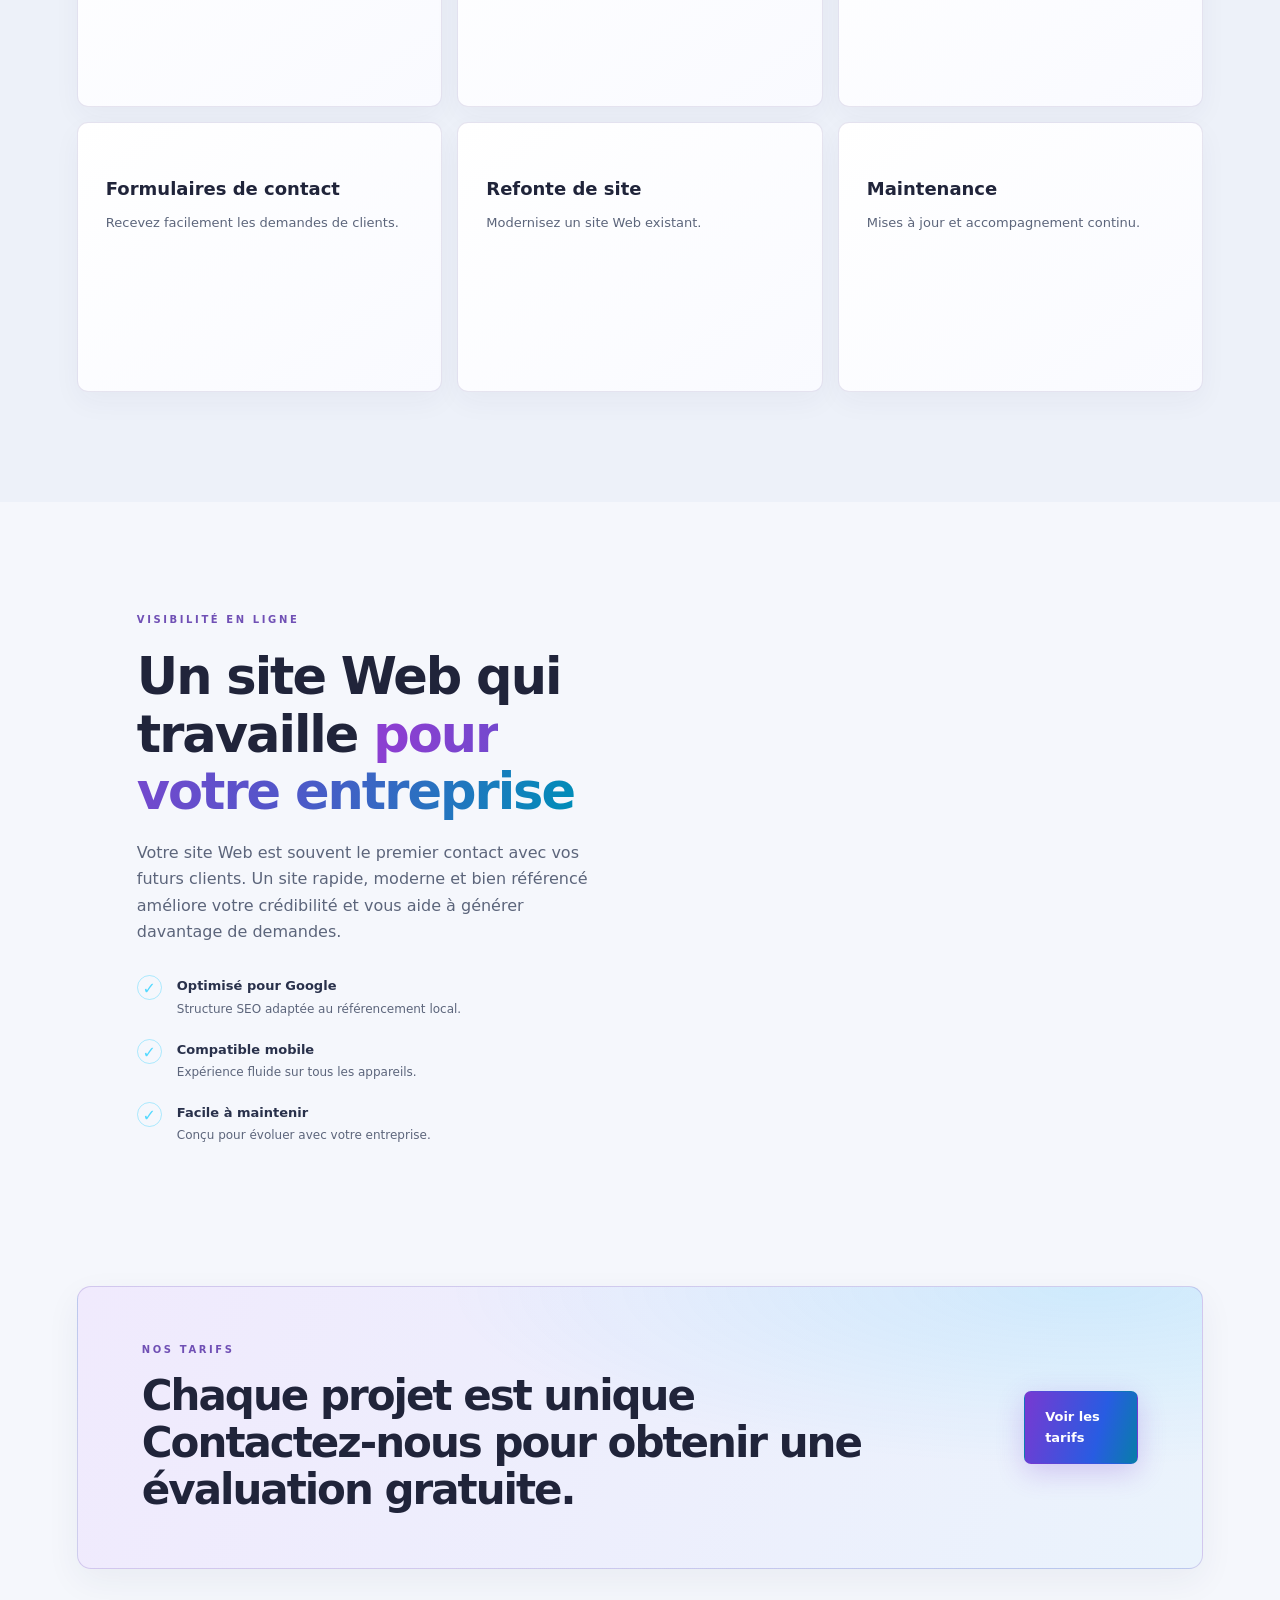
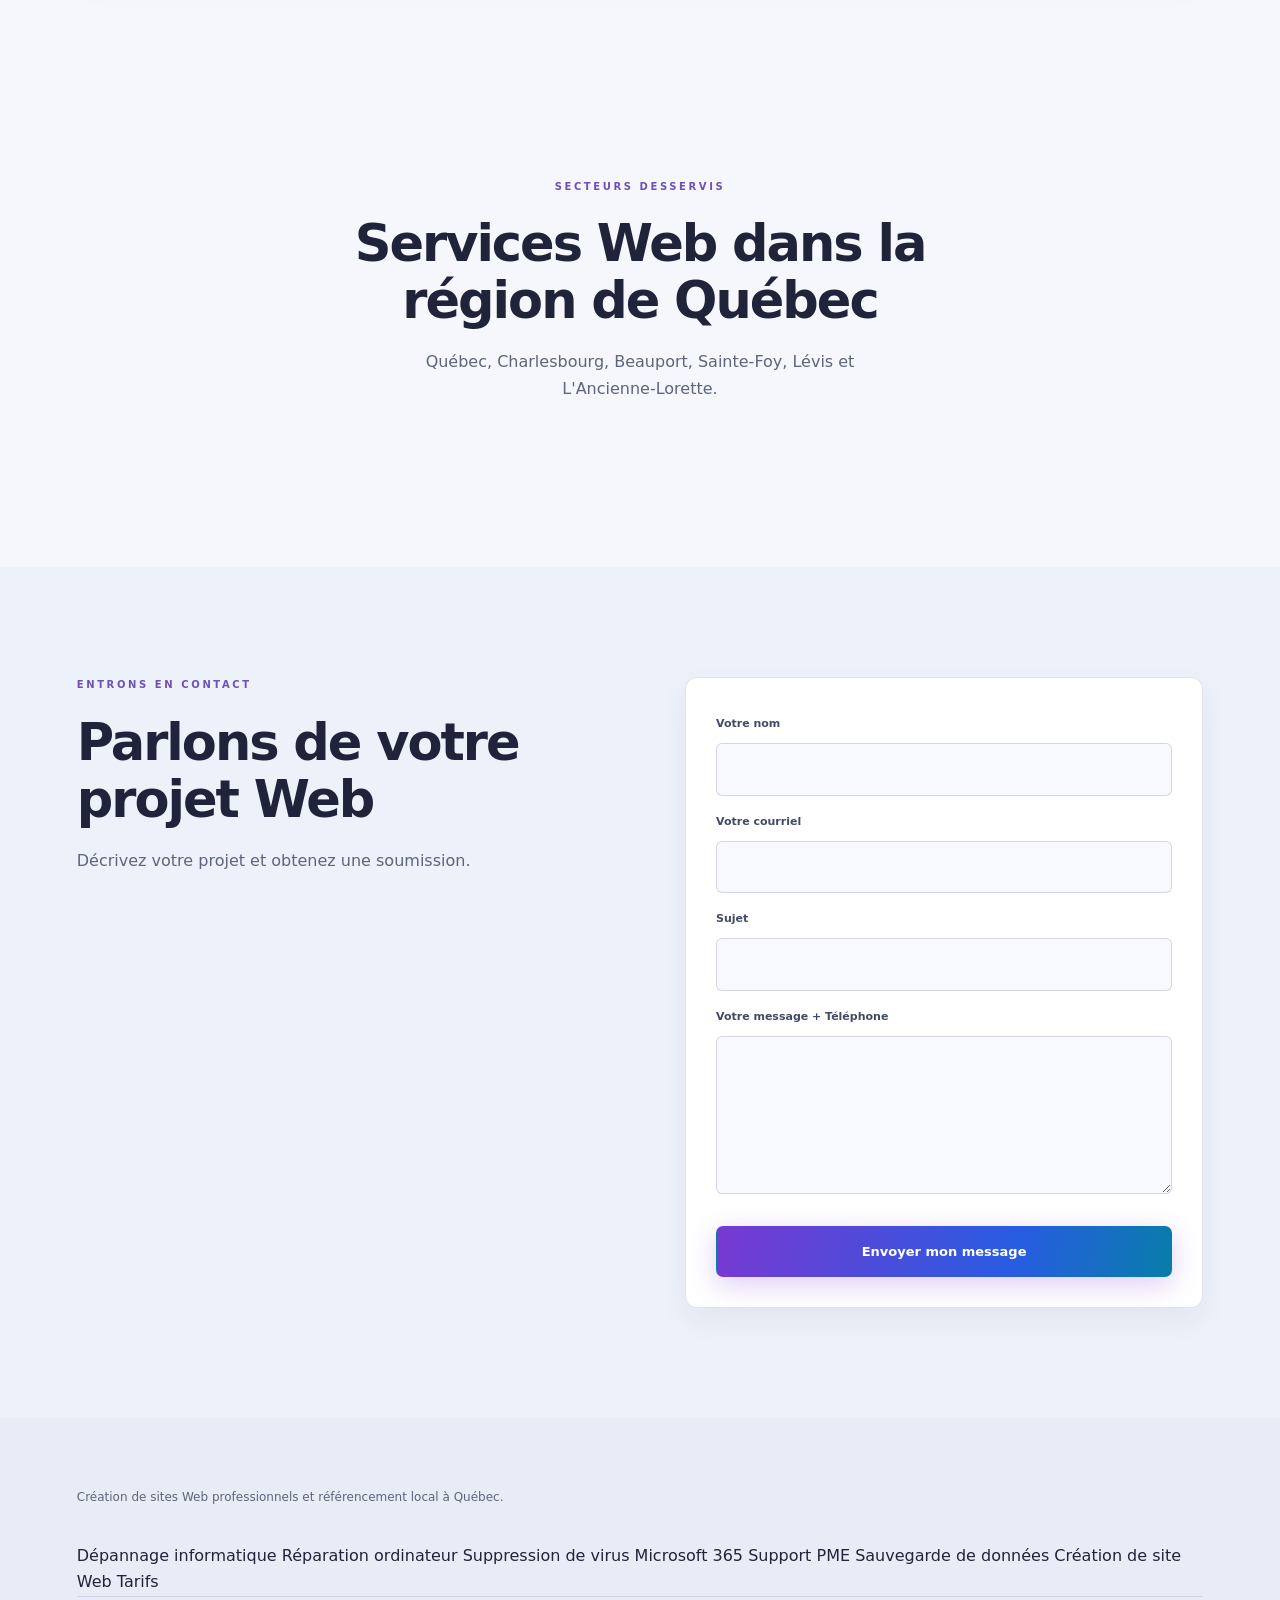
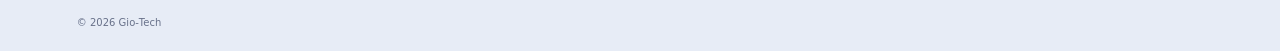
==== commit 1edad7bc: "Update creation-site-web-quebec.html" ====
--- a/creation-site-web-quebec.html
+++ b/creation-site-web-quebec.html
@@ -40,7 +40,7 @@
 <body>
 <header class="site-header">
 <a class="brand" href="index.html">
-<img src="assets/gio-tech-logo.jpg" alt="Logo Gio-Tech" width="54" height="54">
+<img src="assets/technicien-informatique-quebec.jpg" alt="Logo Gio-Tech" width="54" height="54">
 <span>Gio<span class="accent">-Tech</span><small>SOLUTIONS INFORMATIQUES</small></span>
 </a>
 <button class="menu-toggle" type="button" aria-expanded="false" aria-controls="navigation"><span></span><span></span><span></span></button>
@@ -130,6 +130,25 @@
 </main>
 <footer class="footer">
 <p>Création de sites Web professionnels et référencement local à Québec.</p>
+<div class="footer-links">
+
+<a href="depannage-informatique-quebec.html">Dépannage informatique</a>
+
+<a href="reparation-ordinateur-quebec.html">Réparation ordinateur</a>
+
+<a href="suppression-virus-quebec.html">Suppression de virus</a>
+
+<a href="microsoft-365-quebec.html">Microsoft 365</a>
+
+<a href="support-pme-quebec.html">Support PME</a>
+
+<a href="sauvegarde-donnees-quebec.html">Sauvegarde de données</a>
+
+<a href="creation-site-web-quebec.html">Création de site Web</a>
+
+<a href="tarifs.html">Tarifs</a>
+
+</div>
 <div class="footer-bottom"><span>© <span id="year"></span> Gio‑Tech</span></div>
 </footer>
 </body>
